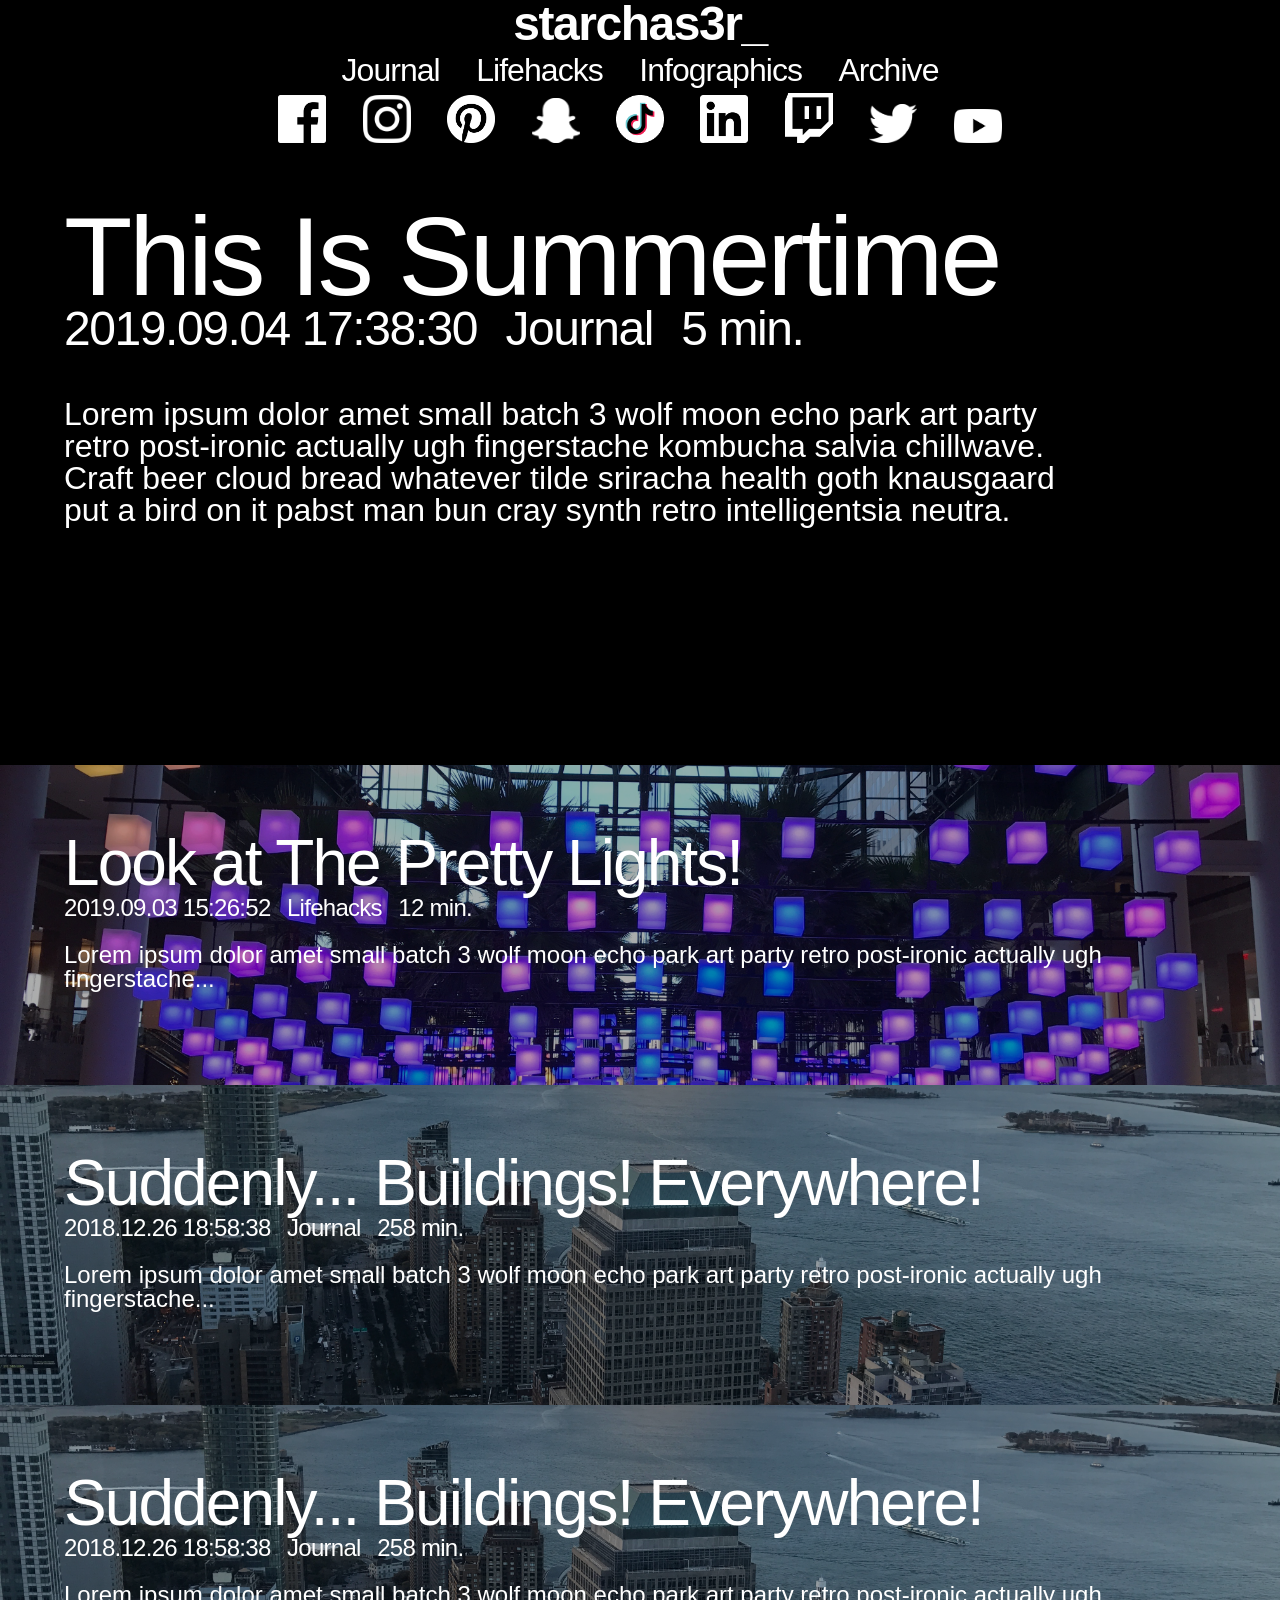
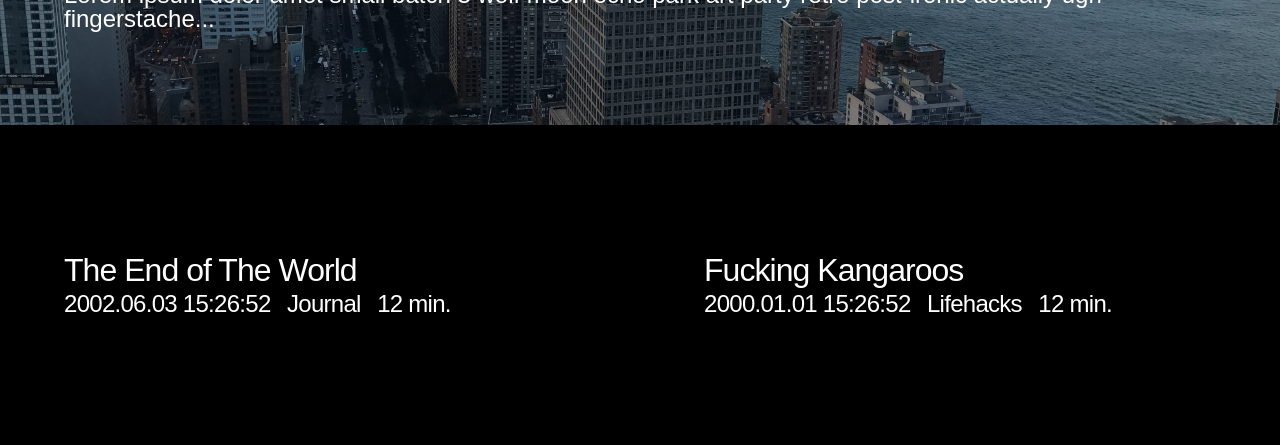
==== index.html @ d90aa894 "Creating demo files for now while I fine-tune the CSS" ====
<!doctype html>
<html lang="en">
  <head>
    <meta charset="utf-8">
    <meta name="viewport" content="width=device-width, initial-scale=1.0, viewport-fit=cover">
    <link rel="stylesheet" type="text/css" href="css/starchas3r_.css">
    <link rel="stylesheet" type="text/css" href="css/starchas3r_homepage.css">
    <link rel="stylesheet" type="text/css" href="css/starchas3r_nav.css">
    <title>starchas3r_</title>
  </head>
  <body>
    <header>
      <div id="logo">
        <h1>
          starchas3r_
        </h1>
      </div>
      <div id="container-nav-desktop">
        <nav id="nav-desktop">
          <ul id="nav-desktop-categories">
            <li>
              <a href="#">
                Journal
              </a>
            </li>
            <li>
              <a href="#">
                Lifehacks
              </a>
            </li>
            <li>
              <a href="#">
                Infographics
              </a>
            </li>
            <li>
              <a href="#">
                Archive
              </a>
            </li>
          </ul>
          <ul id="nav-desktop-social">
            <li>
              <a href="#">
                <img src="images/icons-social/white/social-logos-white-fb.png" border="0" title="Facebook" />
              </a>              
            </li>
            <li>
              <a href="#">
                <img src="images/icons-social/white/social-logos-white-ig.png" border="0" title="Instagram" />
              </a>              
            </li>
            <li>
              <a href="#">
                <img src="images/icons-social/white/social-logos-white-pn.png" border="0" title="Pinterest" />
              </a>              
            </li>
            <li>
              <a href="#">
                <img src="images/icons-social/white/social-logos-white-sc.png" border="0" title="Snapchat" />
              </a>              
            </li>
            <li>
              <a href="#">
                <img src="images/icons-social/white/social-logos-white-tk.png" border="0" title="Tik Tok" />
              </a>              
            </li>
            <li>
              <a href="#">
                <img src="images/icons-social/white/social-logos-white-li.png" border="0" title="LinkedIn" />
              </a>              
            </li>
            <li>
              <a href="#">
                <img src="images/icons-social/white/social-logos-white-twitch.png" border="0" title="Twitch" />
              </a>              
            </li>
            <li>
              <a href="#">
                <img src="images/icons-social/white/social-logos-white-twitter.png" border="0" title="Twitter" />
              </a>              
            </li>
            <li>
              <a href="#">
                <img src="images/icons-social/white/social-logos-white-yt.png" border="0" title="YouTube" />
              </a>              
            </li>
          </ul>
        </nav>
      </div>
      <div id="container-nav-mobile">
        <div id="nav-icon">
          <a href="#">
            <img src="images/icon-mobile-nav-white.png" border="0" />
          </a>
        </div>
        <nav id="nav-mobile">
          <ul id="nav-mobile-categories">
            <li>
              <a href="#">
                Journal
              </a>
            </li>
            <li>
              <a href="#">
                Lifehacks
              </a>
            </li>
            <li>
              <a href="#">
                Infographics
              </a>
            </li>
            <li>
              <a href="#">
                Archive
              </a>
            </li>
          </ul>
          <ul id="nav-mobile-social">
            <li>
              <a href="#">
                <img src="images/icons-social/black/social-logos-black-fb.png" border="0" title="Facebook" />
              </a>              
            </li>
            <li>
              <a href="#">
                <img src="images/icons-social/black/social-logos-black-ig.png" border="0" title="Instagram" />
              </a>              
            </li>
            <li>
              <a href="#">
                <img src="images/icons-social/black/social-logos-black-pn.png" border="0" title="Pinterest" />
              </a>              
            </li>
            <li>
              <a href="#">
                <img src="images/icons-social/black/social-logos-black-sc.png" border="0" title="Snapchat" />
              </a>              
            </li>
            <li>
              <a href="#">
                <img src="images/icons-social/black/social-logos-black-tk.png" border="0" title="Tik Tok" />
              </a>              
            </li>
            <li>
              <a href="#">
                <img src="images/icons-social/black/social-logos-black-li.png" border="0" title="LinkedIn" />
              </a>              
            </li>
            <li>
              <a href="#">
                <img src="images/icons-social/black/social-logos-black-twitch.png" border="0" title="Twitch" />
              </a>              
            </li>
            <li>
              <a href="#">
                <img src="images/icons-social/black/social-logos-black-twitter.png" border="0" title="Twitter" />
              </a>              
            </li>
            <li>
              <a href="#">
                <img src="images/icons-social/black/social-logos-black-yt.png" border="0" title="YouTube" />
              </a>              
            </li>
          </ul>
        </nav>
      </div>
    </header>
    <div id="container">
      <section id="001" class="article article-primary" style="background-image: url('images/20160622-playlist-00-featured.gif');">
        <div class="bg-screen">
        </div>
        <div class="article-content">
          <h1>
            This Is Summertime
          </h1>
          <div class="article-data">
            <h2>
              2019.09.04 17:38:30
            </h2>
            <h2>
              Journal
            </h2>
            <h2>
              5 min.
            </h2>
          </div>
          <div class="excerpt">
            <p>
              Lorem ipsum dolor amet small batch 3 wolf moon echo park art party retro post-ironic actually ugh fingerstache kombucha salvia chillwave. Craft beer cloud bread whatever tilde sriracha health goth knausgaard put a bird on it pabst man bun cray synth retro intelligentsia neutra.
            </p>
          </div>
        </div>
      </section>
      <div id="metasec-secondary">
        <section id="002" class="article article-secondary" style="background-image: url('images/File_000.jpeg');">
          <div class="bg-screen">
          </div>
          <div class="article-content">
            <h1>
              Look at The Pretty Lights!
            </h1>
            <div class="article-data">
              <h2>
                2019.09.03 15:26:52
              </h2>
              <h2>
                Lifehacks
              </h2>
              <h2>
                12 min.
              </h2>
            </div>
            <div class="excerpt">
              <p>
                Lorem ipsum dolor amet small batch 3 wolf moon echo park art party retro post-ironic actually ugh fingerstache<span class="excerpt-ellipses">...</span><span class="excerpt-desktop"> kombucha salvia chillwave. Craft beer cloud bread whatever tilde sriracha health goth knausgaard put a bird on it pabst man bun cray synth retro intelligentsia neutra.</span>
                <!-- Note to self. Server side code should truncate at 110 characters and add ellipses -->
              </p>
            </div>
          </div>
        </section>
        <section id="003" class="article article-secondary" style="background-image: url('images/IMG_0143.JPG');">
          <div class="bg-screen">
          </div>
          <div class="article-content">
            <h1>
              Suddenly... Buildings! Everywhere!
            </h1>
            <div class="article-data">
              <h2>
                2018.12.26 18:58:38
              </h2>
              <h2>
                Journal
              </h2>
              <h2>
                258 min.
              </h2>
            </div>
            <div class="excerpt">
              <p>
                Lorem ipsum dolor amet small batch 3 wolf moon echo park art party retro post-ironic actually ugh fingerstache<span class="excerpt-ellipses">...</span><span class="excerpt-desktop"> kombucha salvia chillwave. Craft beer cloud bread whatever tilde sriracha health goth knausgaard put a bird on it pabst man bun cray synth retro intelligentsia neutra.</span>
                <!-- Note to self. Server side code should truncate at 110 characters and add ellipses -->
              </p>
            </div>
          </div>
        </section>
        <section id="004" class="article article-secondary" style="background-image: url('images/IMG_0143.JPG');">
          <div class="bg-screen">
          </div>
          <div class="article-content">
            <h1>
              Suddenly... Buildings! Everywhere!
            </h1>
            <div class="article-data">
              <h2>
                2018.12.26 18:58:38
              </h2>
              <h2>
                Journal
              </h2>
              <h2>
                258 min.
              </h2>
            </div>
            <div class="excerpt">
              <p>
                Lorem ipsum dolor amet small batch 3 wolf moon echo park art party retro post-ironic actually ugh fingerstache<span class="excerpt-ellipses">...</span><span class="excerpt-desktop"> kombucha salvia chillwave. Craft beer cloud bread whatever tilde sriracha health goth knausgaard put a bird on it pabst man bun cray synth retro intelligentsia neutra.</span>
                <!-- Note to self. Server side code should truncate at 110 characters and add ellipses -->
              </p>
            </div>
          </div>
        </section>
      </div>
      <div id="metasec-tertiary">
        <section id="005" class="article article-tertiary" style="background-image: url('images/20020621-00-featured.jpg');">
          <div class="bg-screen">
          </div>
          <div class="article-content">
            <h1>
              The End of The World
            </h1>
            <div class="article-data">
              <h2>
                2002.06.03 15:26:52
              </h2>
              <h2>
                Journal
              </h2>
              <h2>
                12 min.
              </h2>
            </div>
            <div class="excerpt">
              <p>
                Lorem ipsum dolor amet small batch 3 wolf moon echo park art party retro post-ironic actually ugh fingerstache kombucha salvia chillwave. Craft beer cloud bread whatever tilde sriracha health goth knausgaard put a bird on it pabst man bun cray synth retro intelligentsia neutra.
              </p>
            </div>
          </div>
        </section>
        <section id="006" class="article article-tertiary" style="background-image: url('images/nature-1.gif');">
          <div class="bg-screen">
          </div>
          <div class="article-content">
            <h1>
              Fucking Kangaroos
            </h1>
            <div class="article-data">
              <h2>
                2000.01.01 15:26:52
              </h2>
              <h2>
                Lifehacks
              </h2>
              <h2>
                12 min.
              </h2>
            </div>
            <div class="excerpt">
              <p>
                Lorem ipsum dolor amet small batch 3 wolf moon echo park art party retro post-ironic actually ugh fingerstache kombucha salvia chillwave. Craft beer cloud bread whatever tilde sriracha health goth knausgaard put a bird on it pabst man bun cray synth retro intelligentsia neutra.
              </p>
            </div>
          </div>
        </section>
      </div>
    </div>
    <script src="js/mobileNav.js"></script>
    <script src="js/typeKit.js"></script>
  </body>
</html>
---- css/starchas3r_.css ----
body, html {
	font-size: 100%;
	width: 100vw;
	margin: 0;
}

#logo h1, #nav-icon {
	font-family: din-2014, futura, 'helvetica neue', helvetica, sans-serif;
	font-weight: 700;
}

a, a:hover, a:visited {
	color: inherit;
	text-decoration: none;
}
---- css/starchas3r_homepage.css ----
/* START Mobile */
/* START Font Stacks */

h1, h2, h3, h4, h5, h6, nav ul li {
	font-family: 'din-2014', futura-pt, 'helvetica neue', helvetica, arial sans-serif;
}

body, .article-data h2 {
	font-family: acumin-pro, pragmatica, helvetica, 'helvetica neue', arial, sans-serif;
}
/* END Font Stacks */
/* START Tags */
body {
	background-color: black;
	color: white;
}

h1, h2, h3, h4, h5, h6, nav ul li {
	font-weight: 200;
	line-height: 0.9em;
	margin: 0;
	padding: 0;
	letter-spacing: -0.03em;
}

p {
	font-size: 1rem;
	line-height: 1em;
}
/* END Tags */
/* START General */
.article {
    background-position: center;
    background-size: cover;
    position: relative;
}

.bg-screen {
	position: absolute;
	background-color: rgba(0,0,0,0.3);
	z-index: 90;
}

.article, .bg-screen {
	width: 100vw;
}

.article-content {
    position: absolute;
    top: 50%;
    width: 90vw;
    left: 5vw;
    transform: translateY(-50%);
    z-index: 99;
}

.article-data {
    margin: 0.25em 0 1em 0;
    line-height: 1em;
}

.article-data h2 {
    display: inline-block;
    margin-right: 0.5em;
    font-weight: 400;
 }

.excerpt p {
	font-weight: 200;
}

.excerpt-ellipses {
	display: initial;
}

.excerpt-desktop {
	display: none;
}
/* END General */
/* START Logo */
#logo {
	position: fixed;
	width: 100vw;
	text-align: center;
	z-index: 100;
}

#logo h1 {
	font-size: 2rem;
	line-height: 1em;
}
/* END Logo */
/* START Primary, Secondary Articles */
.article-primary,.article-primary .bg-screen, .article-secondary,.article-secondary .bg-screen {
    height: 100vh;
    min-height: 300px;
}

.article-primary h1, .article-secondary h1 {
	font-size: 3.25rem;
}

.article-primary h2, .article-secondary h2 {
	font-size: 1.75rem;
}

.article-primary p, .article-secondary p {
	font-size: 1.25rem;
}
/* END Primary, Secondary Articles */
/* START Tertiary Articles */
.article-tertiary, .article-tertiary .bg-screen {
    height: 20vh;
    min-height: 150px;
}

.article-tertiary {	
    background-position: bottom center;
}


.article-tertiary h1 {
	font-size: 2rem;
}

.article-tertiary h2 {
	font-size: 1rem;
}

.article-tertiary .article-content .excerpt {
	display: none;
}
/* END Tertiary Articles */
/* END Mobile */

/* START Micro Mobile */
@media (max-width: 320px), (max-height: 320px){
	/* START Primary, Secondary Articles */
	.article-primary, .article-primary .bg-screen, .article-secondary, .article-secondary .bg-screen {
		height: 100vh;
		min-height: 360px;
	}

	.article-primary h1, .article-secondary h1 {
	    font-size: 2.5rem;
	}

	.article-primary h2, .article-secondary h2 {
	    font-size: 1.25rem;
	}

	.article-primary p, .article-secondary p {
		font-size: 1rem;
	}
	/*END Primary, Secondary Articles */
	/* START Tertiary Articles */
	.article-tertiary, .article-tertiary .bg-screen {
		height: 30vh;
	}

	.article-tertiary h1 {
		font-size: 2rem;
	}

	.article-tertiary h2 {
		font-size: 1rem;
	}
	/* END Tertiary Articles */
}
/* END Micro Mobile */
/* START Tablet */
@media (min-width: 768px){
	/* START General */
	.article-data h2 {
		font-size: 2rem;
	}

	.excerpt p {
		font-size: 1.5rem;
	}
	/* END General */
	/* START Logo */
	#logo h1 {
		font-size: 2.5rem;
	}
	/* END Logo */
	/* START Primary Article */
	.article-primary, .article-primary .bg-screen {
		height: 65vh;
		min-height: 620px;
	}

	.article-primary .article-content h1 {
		font-size: 5.5rem;
	}
	/* END Primary Article */
	/* START Secondary Articles */
	.article-secondary .article-content h1 {
		font-size: 4rem;
	}

	.article-secondary .article-data h2 {
		font-size: 1.5rem;
	}

	#metasec-secondary {
		display: flex;
		flex-direction: column;
		justify-content: center;
	}

	.article-secondary, .article-secondary .bg-screen {
		width: 100vw;
		height: 35vh;
		min-height: 320px;
	}

	.article-secondary .article-content {
		width: 90vw;
		left: 5vw;
		text-align: left;
	}
	/* END Secondary Articles */
	/* START Tertiary Articles */
	.article-tertiary .article-content h1 {
		font-size: 1.25rem;
	}

	#metasec-tertiary {
		display: flex;
		flex-direction: row;
		justify-content: center;
		flex-wrap: wrap;
	}

	.article-tertiary, .article-tertiary .bg-screen {
		width: 50vw;
		min-height: 320px;
	}

	.article-tertiary .article-content {
		width: 40vw;
	}

	.article-tertiary .article-content h1 {
		font-size: 2rem;
	}

	.article-tertiary .article-data {
		margin: 0.5em 0 0 0;
	}

	.article-tertiary .article-data h2 {
		font-size: 1.5rem;
	}
	/* END Tertiary Articles */
}
/* END Tablet */
/* START Tablet Landscape */
@media (min-width: 1024px){

}

/* END Tablet Landscape */
/* START Computer */
@media (min-width: 1200px){
	/* START Logo */
	#logo h1 {
	    font-size: 3rem;
	}
	/* END Logo */

	/* START Primary Article */
	.article-primary, .article-primary .bg-screen {
	    height: 85vh;
	}

	.article-primary .article-content {
		width: 80vw;
	}

	.article-primary .article-content h1 {
	    font-size: 7rem;
	}

	.article-data h2 {
	    font-size: 3rem;
	}

	.article-primary .article-data {
	    margin: 0 0 3em 0;
	}

	.article-primary p {
		font-size: 2rem;
	}
	/* END Primary Article */
}

/* END Computer */
---- css/starchas3r_nav.css ----
body {
	left: 0;
}

#container-nav-mobile {
    display: initial;
    position: fixed;
    left: -80vw;
    z-index: 200;
    text-align: center;
    transition: 0.25s ease-out;
}

#nav-mobile {
    position: absolute;
    top: 0;
    display: inline-block;
    width: 80vw;
    background-color: white;
    height: 100vh;
    left: 0;
    z-index: 210;
    color: black;
}

#nav-mobile ul {
    position: relative;
    display: flex;
    list-style-type: none;
    flex-direction: row;
    justify-content: center;
    margin: 0;
    padding: 0;
    flex-wrap: wrap;
    top: 1em;
}

#nav-mobile ul li {
    font-size: 1.25rem;
    width: 40vw;
    text-align: center;
    margin: 1em 0;
}

#container-nav-desktop {
	display: none;
}

#nav-icon {
    display: inline-block;
    position: fixed;
    left: 6vw;
    font-size: 2rem;
    line-height: 1em;
    z-index: 201;
}

#nav-icon img {
    width: 1.5rem;
    height: auto;
    line-height: 1em;
}

#nav-mobile-social img {
    height: auto;
    width: 3em;
}

#nav-desktop-social li img {
    height: auto;
    width: 1.5em;
}

#nav-desktop {
    z-index: 110;
    top: 2.5em;
}

#container-nav-desktop nav {
    position: fixed;
    display: block;
    width: 100vw;
    text-align: center;
}

#container-nav-desktop nav ul {
    margin: 0.5em 0;
    padding: 0;
}

#container-nav-desktop nav ul li {
	display: inline-block;
	margin: 0 0.5em;
	font-size: 1.5rem;
}

@media (min-width: 420px) and (min-height: 420px) {
	#container-nav-desktop {
		display: initial;
	}

	#container-nav-mobile {
		display: none;
	}

}

/* START Computer */
@media (min-width: 1200px){
	#nav-desktop {
	    top: 3em;
	}
	#container-nav-desktop nav ul li {
		font-size: 2rem;
	}
}

/* END Computer */
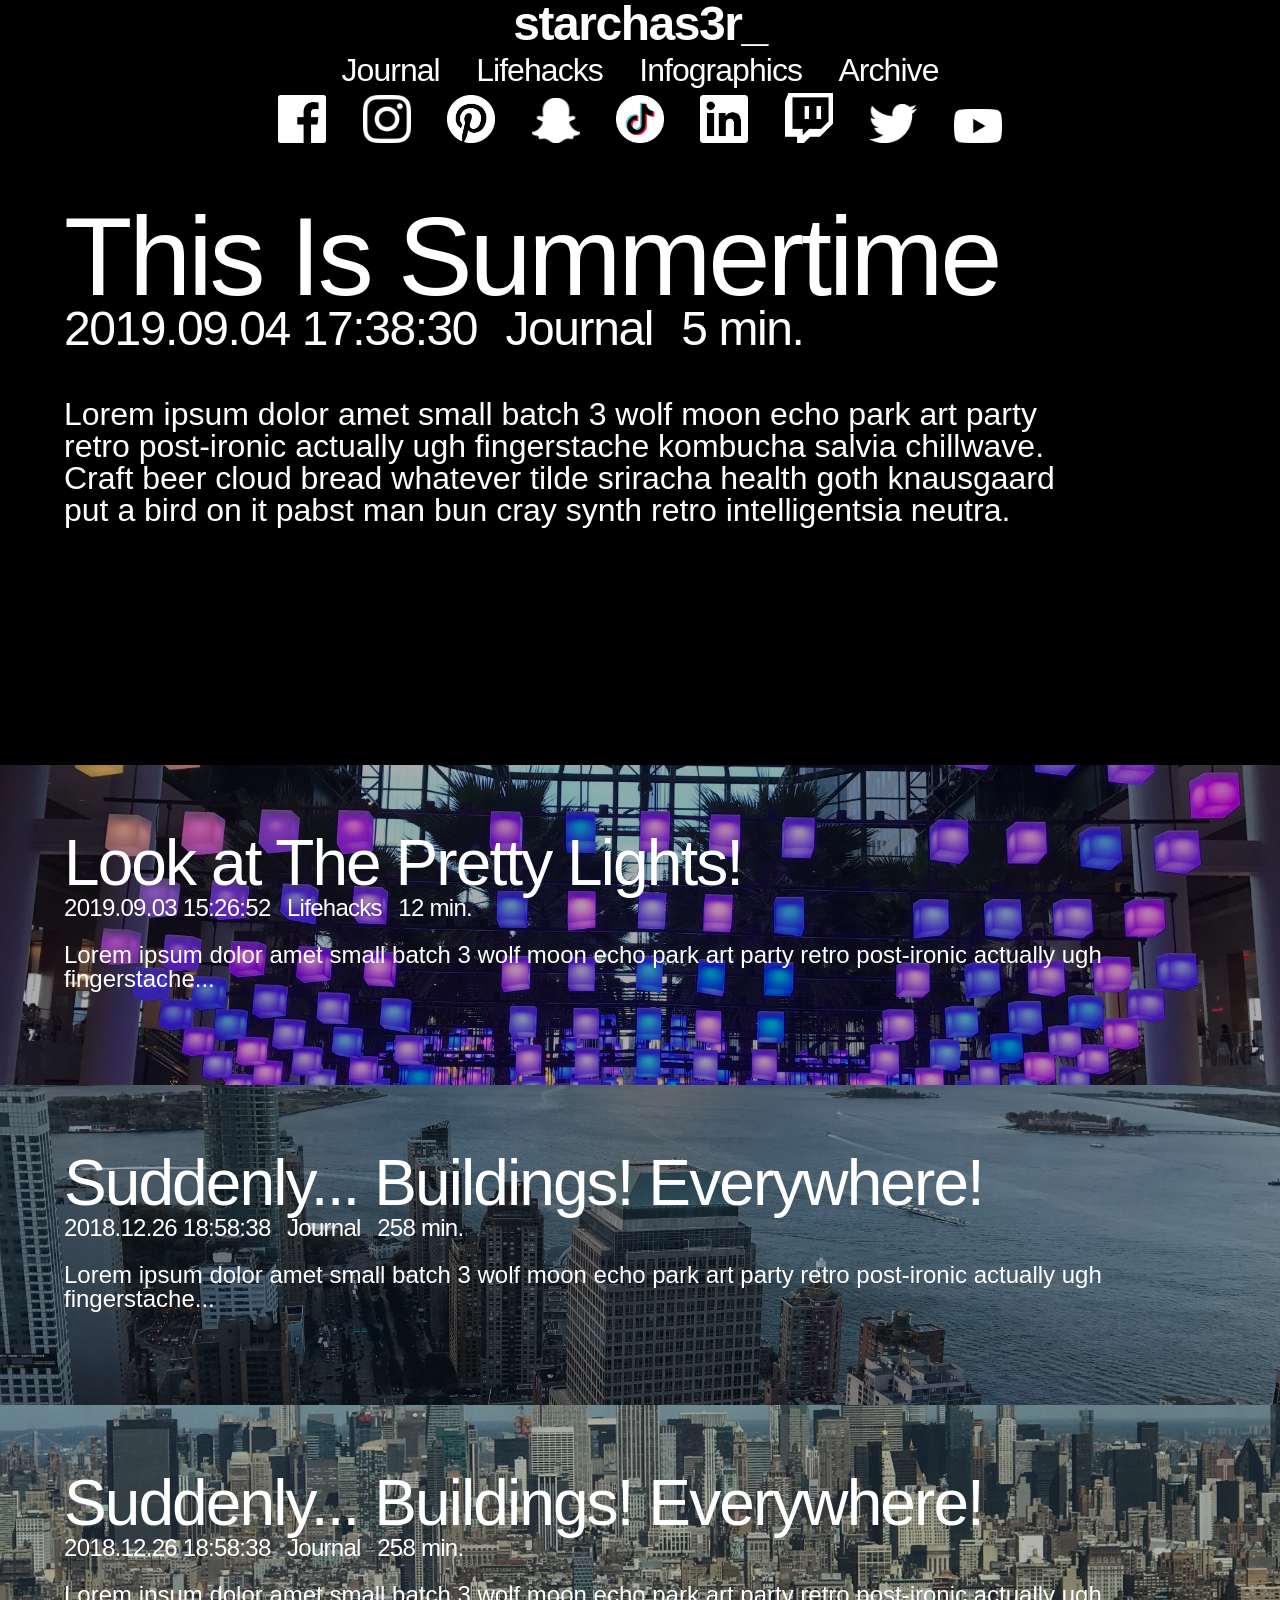
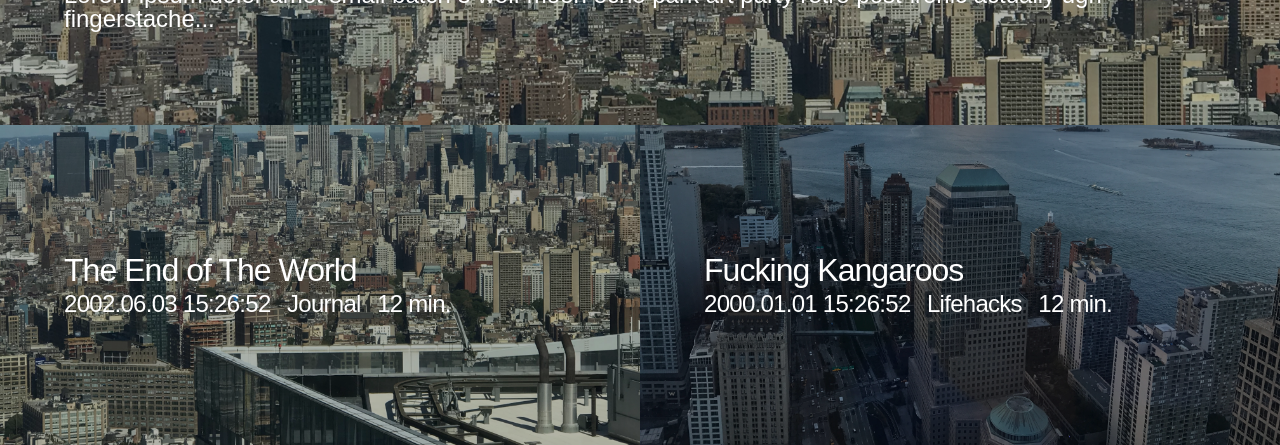
==== commit 9689c0d8: "Creating demo files for now while I fine-tune the CSS" ====
--- a/index.html
+++ b/index.html
@@ -246,7 +246,7 @@
             </div>
           </div>
         </section>
-        <section id="004" class="article article-secondary" style="background-image: url('images/IMG_0143.JPG');">
+        <section id="004" class="article article-secondary" style="background-image: url('images/IMG_1589.JPG');">
           <div class="bg-screen">
           </div>
           <div class="article-content">
@@ -274,7 +274,7 @@
         </section>
       </div>
       <div id="metasec-tertiary">
-        <section id="005" class="article article-tertiary" style="background-image: url('images/20020621-00-featured.jpg');">
+        <section id="005" class="article article-tertiary" style="background-image: url('images/IMG_1589.JPG');">
           <div class="bg-screen">
           </div>
           <div class="article-content">
@@ -299,7 +299,7 @@
             </div>
           </div>
         </section>
-        <section id="006" class="article article-tertiary" style="background-image: url('images/nature-1.gif');">
+        <section id="006" class="article article-tertiary" style="background-image: url('images/IMG_0143.JPG');">
           <div class="bg-screen">
           </div>
           <div class="article-content">
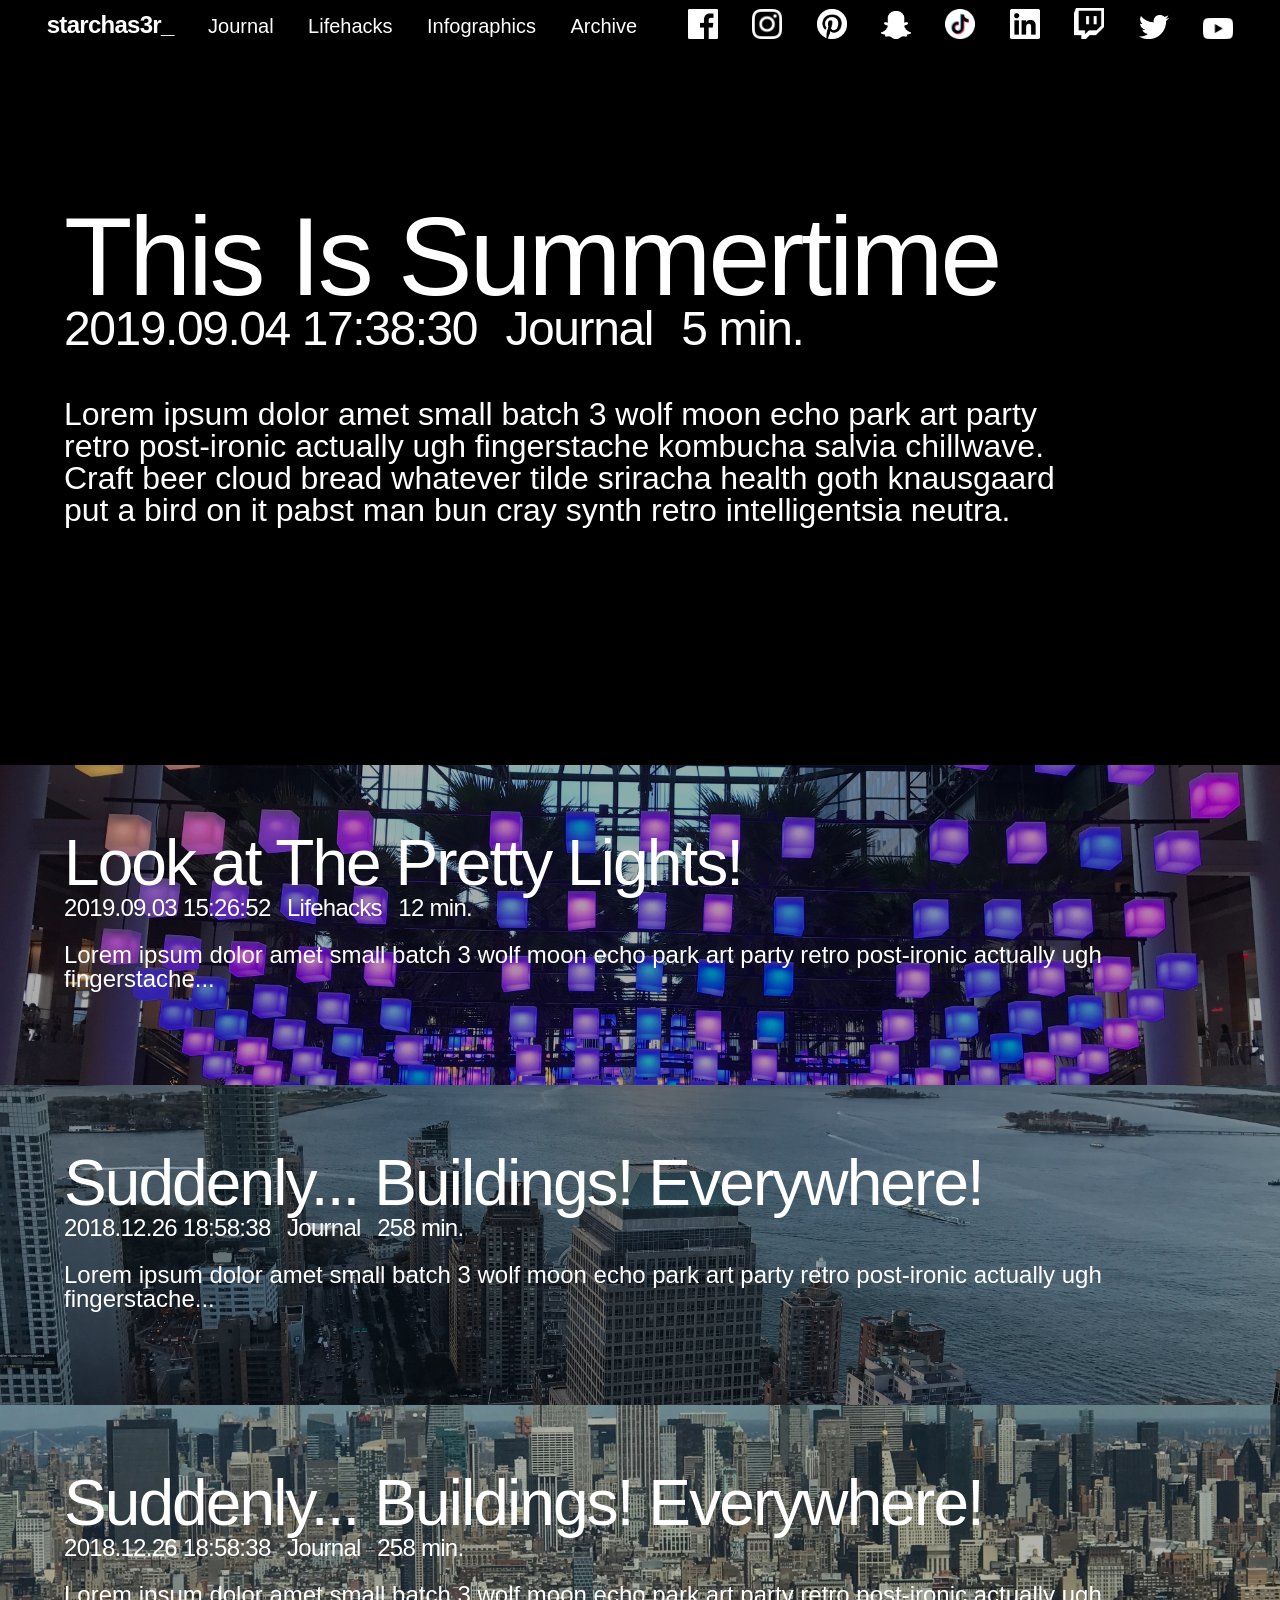
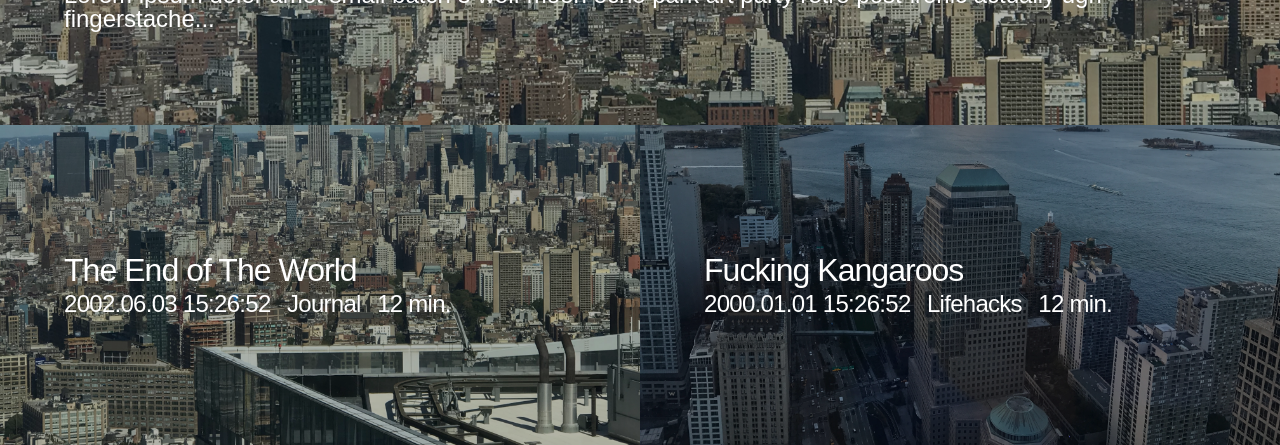
==== commit b302b196: "Improved desktop nav experience" ====
--- a/index.html
+++ b/index.html
@@ -10,14 +10,18 @@
   </head>
   <body>
     <header>
-      <div id="logo">
-        <h1>
-          starchas3r_
-        </h1>
-      </div>
       <div id="container-nav-desktop">
         <nav id="nav-desktop">
           <ul id="nav-desktop-categories">
+            <li>
+              <a href="#">
+                <div id="logo">
+                  <h1>
+                    starchas3r_
+                  </h1>
+                </div>
+              </a>
+            </li>
             <li>
               <a href="#">
                 Journal
@@ -93,6 +97,11 @@
           <a href="#">
             <img src="images/icon-mobile-nav-white.png" border="0" />
           </a>
+        </div>
+        <div id="logo">
+          <h1>
+            starchas3r_
+          </h1>
         </div>
         <nav id="nav-mobile">
           <ul id="nav-mobile-categories">
@@ -327,6 +336,6 @@
       </div>
     </div>
     <script src="js/mobileNav.js"></script>
-    <script src="js/typeKit.js"></script>
+    <script src="js/typekit-dev.js"></script>
   </body>
 </html>
--- a/css/starchas3r_homepage.css
+++ b/css/starchas3r_homepage.css
@@ -1,13 +1,14 @@
 /* START Mobile */
 /* START Font Stacks */
 
-h1, h2, h3, h4, h5, h6, nav ul li {
+h1, h2, h3, h4, h5, h6 {
 	font-family: 'din-2014', futura-pt, 'helvetica neue', helvetica, arial sans-serif;
 }
 
-body, .article-data h2 {
+body, .article-data h2, nav ul li {
 	font-family: acumin-pro, pragmatica, helvetica, 'helvetica neue', arial, sans-serif;
 }
+
 /* END Font Stacks */
 /* START Tags */
 body {
@@ -77,19 +78,6 @@
 	display: none;
 }
 /* END General */
-/* START Logo */
-#logo {
-	position: fixed;
-	width: 100vw;
-	text-align: center;
-	z-index: 100;
-}
-
-#logo h1 {
-	font-size: 2rem;
-	line-height: 1em;
-}
-/* END Logo */
 /* START Primary, Secondary Articles */
 .article-primary,.article-primary .bg-screen, .article-secondary,.article-secondary .bg-screen {
     height: 100vh;
@@ -179,11 +167,6 @@
 		font-size: 1.5rem;
 	}
 	/* END General */
-	/* START Logo */
-	#logo h1 {
-		font-size: 2.5rem;
-	}
-	/* END Logo */
 	/* START Primary Article */
 	.article-primary, .article-primary .bg-screen {
 		height: 65vh;
@@ -264,12 +247,6 @@
 /* END Tablet Landscape */
 /* START Computer */
 @media (min-width: 1200px){
-	/* START Logo */
-	#logo h1 {
-	    font-size: 3rem;
-	}
-	/* END Logo */
-
 	/* START Primary Article */
 	.article-primary, .article-primary .bg-screen {
 	    height: 85vh;
@@ -296,5 +273,4 @@
 	}
 	/* END Primary Article */
 }
-
 /* END Computer */
--- a/css/starchas3r_nav.css
+++ b/css/starchas3r_nav.css
@@ -1,21 +1,26 @@
+body, html {
+	overflow: initial;
+}
+
 body {
 	left: 0;
 }
 
 #container-nav-mobile {
+	top: 0;
     display: initial;
     position: fixed;
     left: -80vw;
     z-index: 200;
     text-align: center;
-    transition: 0.25s ease-out;
+    transition: 0.1s;
 }
 
 #nav-mobile {
     position: absolute;
     top: 0;
     display: inline-block;
-    width: 80vw;
+    width: 65vw;
     background-color: white;
     height: 100vh;
     left: 0;
@@ -35,11 +40,37 @@
     top: 1em;
 }
 
+#nav-mobile ul#nav-mobile-categories {
+    justify-content: left;
+}
+
 #nav-mobile ul li {
     font-size: 1.25rem;
-    width: 40vw;
+    width: 32.5vw;
     text-align: center;
     margin: 1em 0;
+}
+
+#nav-mobile ul#nav-mobile-categories li {
+    font-size: 1rem;
+    width: 100%;
+    text-align: left;
+    margin: 0;
+    border-top: 1px solid #e0e0e0;
+    padding: 0.75em 1em;
+}
+
+#container-nav-mobile #logo {
+    z-index: 110;
+    position: fixed;
+    top: 0;
+    left: 50vw;
+    transform: translateX(-50%);
+}
+
+#container-nav-mobile #logo h1 {
+    font-size: 2rem;
+    line-height: 1em;
 }
 
 #container-nav-desktop {
@@ -73,10 +104,10 @@
 
 #nav-desktop {
     z-index: 110;
-    top: 2.5em;
 }
 
 #container-nav-desktop nav {
+    background-color: rgba(0,0,0,0.75);
     position: fixed;
     display: block;
     width: 100vw;
@@ -84,35 +115,60 @@
 }
 
 #container-nav-desktop nav ul {
-    margin: 0.5em 0;
+    margin: 0.5em;
     padding: 0;
+    display: inline-block;
+    vertical-align: middle;
 }
 
 #container-nav-desktop nav ul li {
 	display: inline-block;
-	margin: 0 0.5em;
+	margin: 0 0.75em;
+	font-size: 1.25rem;
+    letter-spacing: 0;
+}
+
+#nav-desktop #logo h1 {
 	font-size: 1.5rem;
 }
 
+/* START Landscape */
+@media (max-height: 420px) {
+	#nav-mobile {
+		width: 50vw;
+	}
+
+	#nav-mobile ul li {
+		width: 10vw;
+	}
+
+	#nav-mobile-social img {
+	    width: 2em;
+	}
+}
+/* END Landscape */
+
+/* START Micro Landscape */
+@media (max-height: 320px) {
+	#nav-mobile ul li {
+		width: 12vw;
+	}
+
+	#nav-mobile ul#nav-mobile-categories li {
+		font-size: 0.75rem;
+	}
+}
+/* END Micro Landscape */
+
+/* START Tablet and Above */
 @media (min-width: 420px) and (min-height: 420px) {
 	#container-nav-desktop {
 		display: initial;
 	}
 
 	#container-nav-mobile {
-		display: none;
+		display: none !important;
 	}
 
 }
-
-/* START Computer */
-@media (min-width: 1200px){
-	#nav-desktop {
-	    top: 3em;
-	}
-	#container-nav-desktop nav ul li {
-		font-size: 2rem;
-	}
-}
-
-/* END Computer */+/* END Tablet and Above */
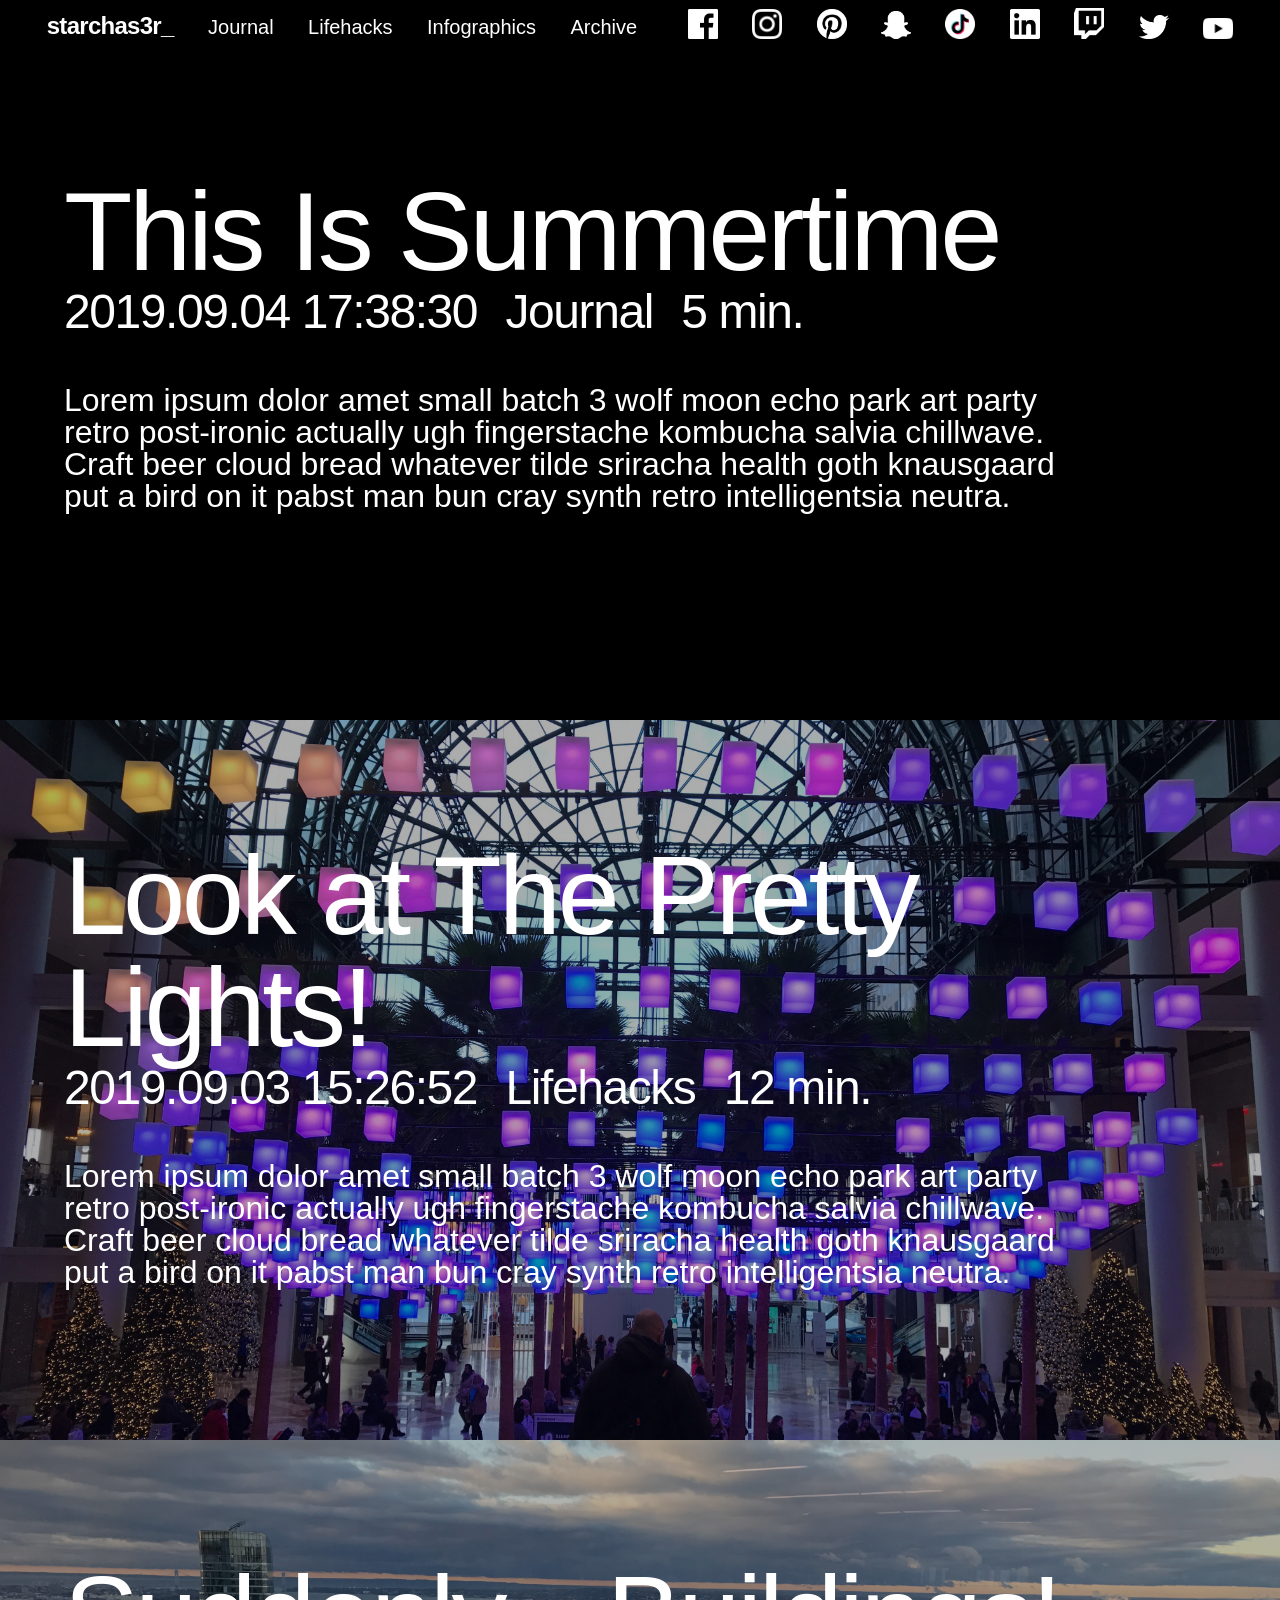
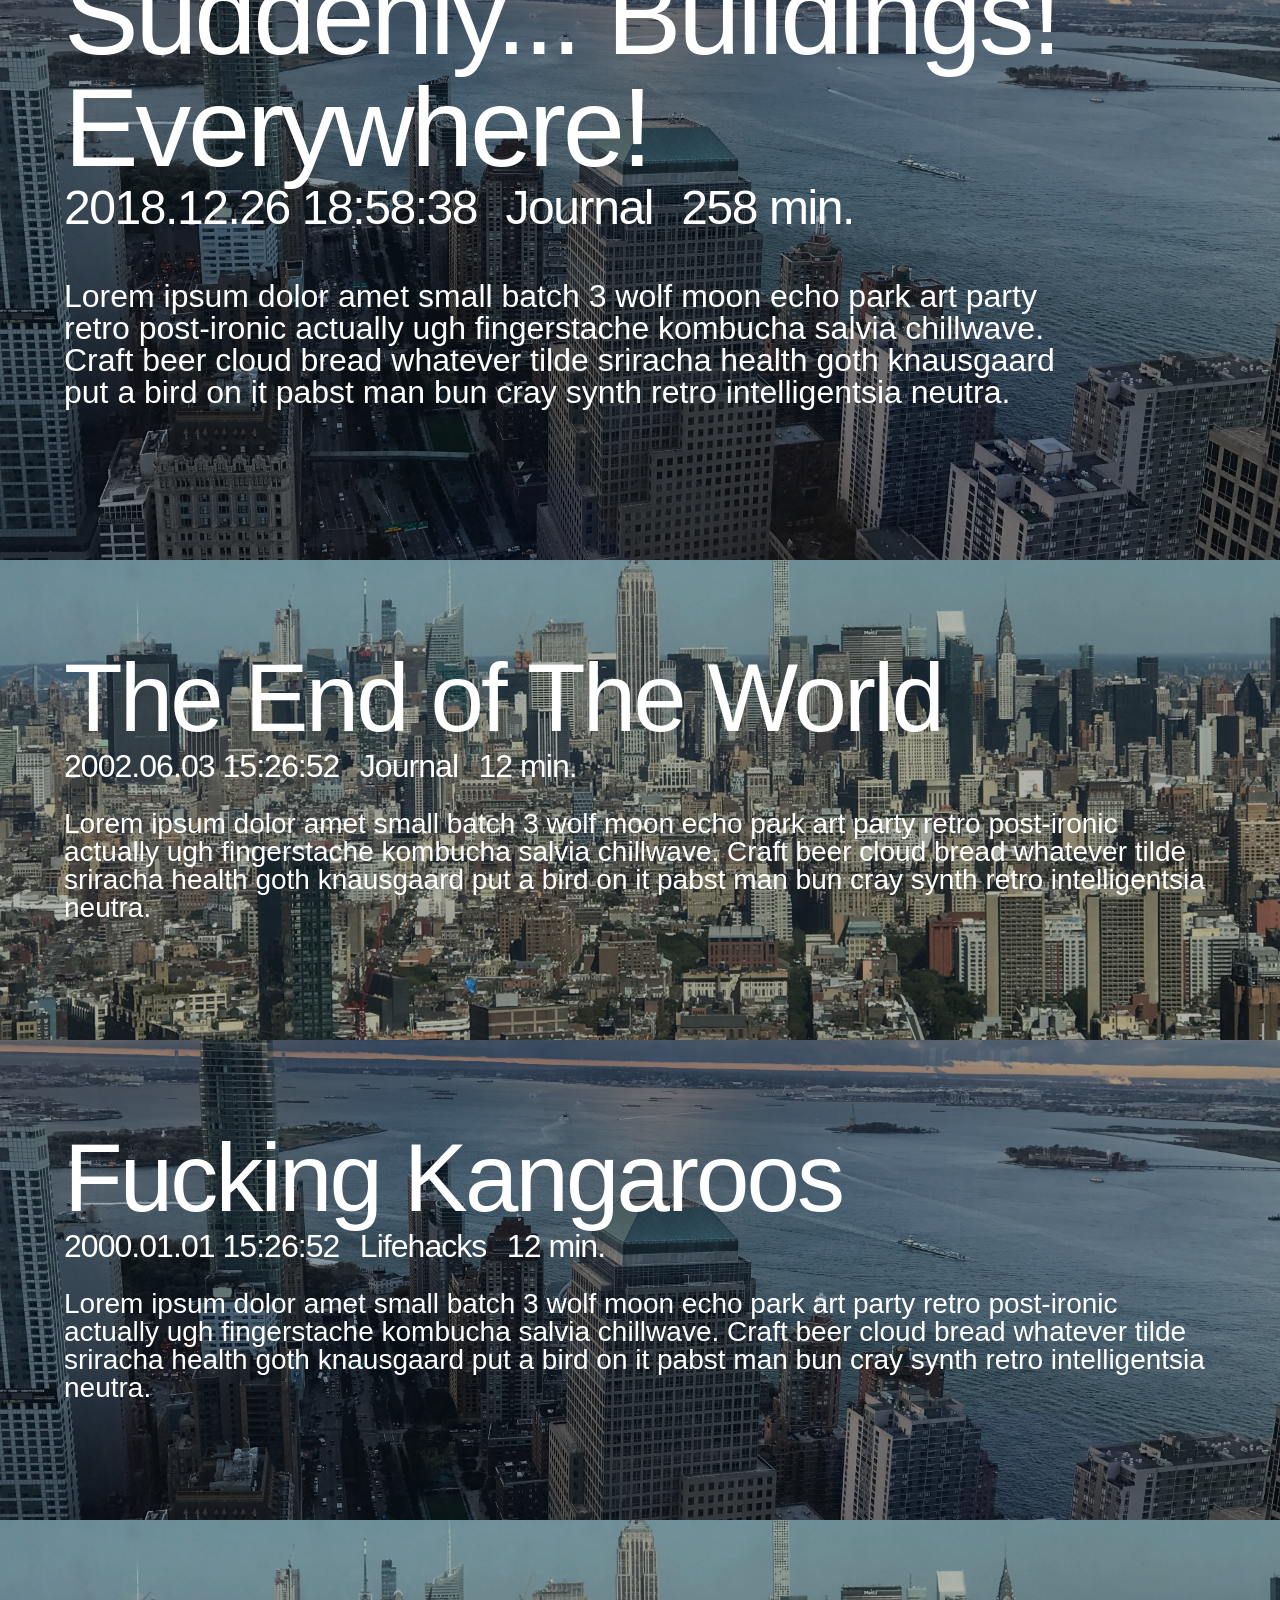
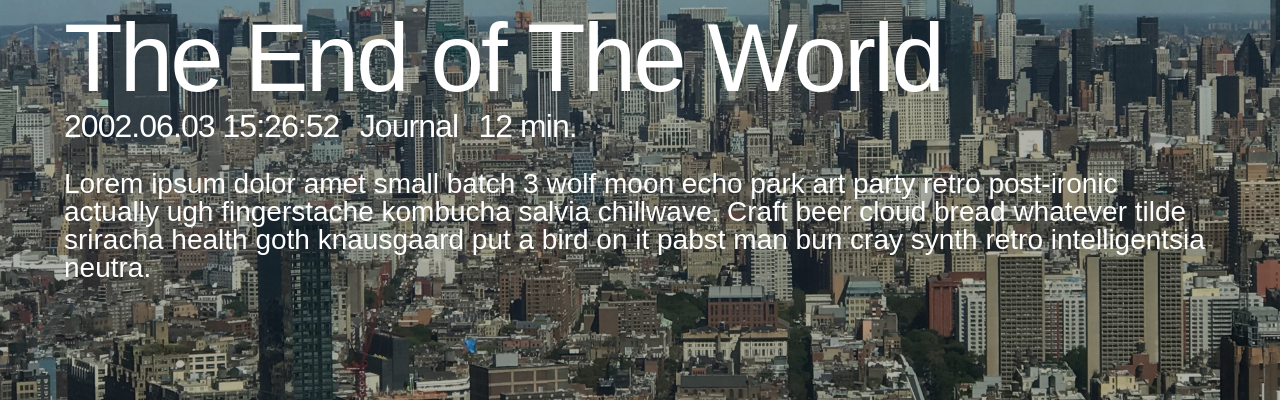
==== commit 0d7c6d62: "A little fine-tuning to the homepage CSS." ====
--- a/index.html
+++ b/index.html
@@ -202,88 +202,58 @@
           </div>
         </div>
       </section>
+      <section id="002" class="article article-primary" style="background-image: url('images/File_000.jpeg');">
+        <div class="bg-screen">
+        </div>
+        <div class="article-content">
+          <h1>
+            Look at The Pretty Lights!
+          </h1>
+          <div class="article-data">
+            <h2>
+              2019.09.03 15:26:52
+            </h2>
+            <h2>
+              Lifehacks
+            </h2>
+            <h2>
+              12 min.
+            </h2>
+          </div>
+          <div class="excerpt">
+            <p>
+              Lorem ipsum dolor amet small batch 3 wolf moon echo park art party retro post-ironic actually ugh fingerstache kombucha salvia chillwave. Craft beer cloud bread whatever tilde sriracha health goth knausgaard put a bird on it pabst man bun cray synth retro intelligentsia neutra.
+            </p>
+          </div>
+        </div>
+      </section>
+      <section id="003" class="article article-primary" style="background-image: url('images/IMG_0143.JPG');">
+        <div class="bg-screen">
+        </div>
+        <div class="article-content">
+          <h1>
+            Suddenly... Buildings! Everywhere!
+          </h1>
+          <div class="article-data">
+            <h2>
+              2018.12.26 18:58:38
+            </h2>
+            <h2>
+              Journal
+            </h2>
+            <h2>
+              258 min.
+            </h2>
+          </div>
+          <div class="excerpt">
+            <p>
+              Lorem ipsum dolor amet small batch 3 wolf moon echo park art party retro post-ironic actually ugh fingerstache kombucha salvia chillwave. Craft beer cloud bread whatever tilde sriracha health goth knausgaard put a bird on it pabst man bun cray synth retro intelligentsia neutra.
+            </p>
+          </div>
+        </div>
+      </section>
       <div id="metasec-secondary">
-        <section id="002" class="article article-secondary" style="background-image: url('images/File_000.jpeg');">
-          <div class="bg-screen">
-          </div>
-          <div class="article-content">
-            <h1>
-              Look at The Pretty Lights!
-            </h1>
-            <div class="article-data">
-              <h2>
-                2019.09.03 15:26:52
-              </h2>
-              <h2>
-                Lifehacks
-              </h2>
-              <h2>
-                12 min.
-              </h2>
-            </div>
-            <div class="excerpt">
-              <p>
-                Lorem ipsum dolor amet small batch 3 wolf moon echo park art party retro post-ironic actually ugh fingerstache<span class="excerpt-ellipses">...</span><span class="excerpt-desktop"> kombucha salvia chillwave. Craft beer cloud bread whatever tilde sriracha health goth knausgaard put a bird on it pabst man bun cray synth retro intelligentsia neutra.</span>
-                <!-- Note to self. Server side code should truncate at 110 characters and add ellipses -->
-              </p>
-            </div>
-          </div>
-        </section>
-        <section id="003" class="article article-secondary" style="background-image: url('images/IMG_0143.JPG');">
-          <div class="bg-screen">
-          </div>
-          <div class="article-content">
-            <h1>
-              Suddenly... Buildings! Everywhere!
-            </h1>
-            <div class="article-data">
-              <h2>
-                2018.12.26 18:58:38
-              </h2>
-              <h2>
-                Journal
-              </h2>
-              <h2>
-                258 min.
-              </h2>
-            </div>
-            <div class="excerpt">
-              <p>
-                Lorem ipsum dolor amet small batch 3 wolf moon echo park art party retro post-ironic actually ugh fingerstache<span class="excerpt-ellipses">...</span><span class="excerpt-desktop"> kombucha salvia chillwave. Craft beer cloud bread whatever tilde sriracha health goth knausgaard put a bird on it pabst man bun cray synth retro intelligentsia neutra.</span>
-                <!-- Note to self. Server side code should truncate at 110 characters and add ellipses -->
-              </p>
-            </div>
-          </div>
-        </section>
         <section id="004" class="article article-secondary" style="background-image: url('images/IMG_1589.JPG');">
-          <div class="bg-screen">
-          </div>
-          <div class="article-content">
-            <h1>
-              Suddenly... Buildings! Everywhere!
-            </h1>
-            <div class="article-data">
-              <h2>
-                2018.12.26 18:58:38
-              </h2>
-              <h2>
-                Journal
-              </h2>
-              <h2>
-                258 min.
-              </h2>
-            </div>
-            <div class="excerpt">
-              <p>
-                Lorem ipsum dolor amet small batch 3 wolf moon echo park art party retro post-ironic actually ugh fingerstache<span class="excerpt-ellipses">...</span><span class="excerpt-desktop"> kombucha salvia chillwave. Craft beer cloud bread whatever tilde sriracha health goth knausgaard put a bird on it pabst man bun cray synth retro intelligentsia neutra.</span>
-                <!-- Note to self. Server side code should truncate at 110 characters and add ellipses -->
-              </p>
-            </div>
-          </div>
-        </section>
-      </div>
-      <div id="metasec-tertiary">
-        <section id="005" class="article article-tertiary" style="background-image: url('images/IMG_1589.JPG');">
           <div class="bg-screen">
           </div>
           <div class="article-content">
@@ -308,7 +278,7 @@
             </div>
           </div>
         </section>
-        <section id="006" class="article article-tertiary" style="background-image: url('images/IMG_0143.JPG');">
+        <section id="005" class="article article-secondary" style="background-image: url('images/IMG_0143.JPG');">
           <div class="bg-screen">
           </div>
           <div class="article-content">
@@ -321,6 +291,31 @@
               </h2>
               <h2>
                 Lifehacks
+              </h2>
+              <h2>
+                12 min.
+              </h2>
+            </div>
+            <div class="excerpt">
+              <p>
+                Lorem ipsum dolor amet small batch 3 wolf moon echo park art party retro post-ironic actually ugh fingerstache kombucha salvia chillwave. Craft beer cloud bread whatever tilde sriracha health goth knausgaard put a bird on it pabst man bun cray synth retro intelligentsia neutra.
+              </p>
+            </div>
+          </div>
+        </section>
+        <section id="006" class="article article-secondary" style="background-image: url('images/IMG_1589.JPG');">
+          <div class="bg-screen">
+          </div>
+          <div class="article-content">
+            <h1>
+              The End of The World
+            </h1>
+            <div class="article-data">
+              <h2>
+                2002.06.03 15:26:52
+              </h2>
+              <h2>
+                Journal
               </h2>
               <h2>
                 12 min.
--- a/css/starchas3r_homepage.css
+++ b/css/starchas3r_homepage.css
@@ -18,7 +18,7 @@
 
 h1, h2, h3, h4, h5, h6, nav ul li {
 	font-weight: 200;
-	line-height: 0.9em;
+	line-height: 1em;
 	margin: 0;
 	padding: 0;
 	letter-spacing: -0.03em;
@@ -69,89 +69,81 @@
 .excerpt p {
 	font-weight: 200;
 }
-
-.excerpt-ellipses {
-	display: initial;
-}
-
-.excerpt-desktop {
-	display: none;
-}
 /* END General */
-/* START Primary, Secondary Articles */
-.article-primary,.article-primary .bg-screen, .article-secondary,.article-secondary .bg-screen {
+/* START Primary Articles */
+.article-primary,.article-primary .bg-screen {
     height: 100vh;
     min-height: 300px;
 }
 
-.article-primary h1, .article-secondary h1 {
+.article-primary h1 {
 	font-size: 3.25rem;
 }
 
-.article-primary h2, .article-secondary h2 {
+.article-primary h2 {
 	font-size: 1.75rem;
 }
 
-.article-primary p, .article-secondary p {
+.article-primary p {
 	font-size: 1.25rem;
 }
-/* END Primary, Secondary Articles */
-/* START Tertiary Articles */
-.article-tertiary, .article-tertiary .bg-screen {
-    height: 20vh;
+/* END Primary Articles */
+/* START Secondary Articles */
+.article-secondary, .article-secondary .bg-screen {
+    height: 50vh;
     min-height: 150px;
 }
 
-.article-tertiary {	
-    background-position: bottom center;
-}
-
-
-.article-tertiary h1 {
-	font-size: 2rem;
-}
-
-.article-tertiary h2 {
-	font-size: 1rem;
-}
-
-.article-tertiary .article-content .excerpt {
-	display: none;
-}
-/* END Tertiary Articles */
+.article-secondary {	
+    background-position: center;
+}
+
+
+.article-secondary h1 {
+	font-size: 2.5rem;
+}
+
+.article-secondary h2 {
+	font-size: 1.5rem;
+}
+/* END Secondary Articles */
 /* END Mobile */
 
 /* START Micro Mobile */
 @media (max-width: 320px), (max-height: 320px){
 	/* START Primary, Secondary Articles */
-	.article-primary, .article-primary .bg-screen, .article-secondary, .article-secondary .bg-screen {
+	.article-primary, .article-primary .bg-screen {
 		height: 100vh;
 		min-height: 360px;
 	}
 
-	.article-primary h1, .article-secondary h1 {
+	.article-primary h1 {
 	    font-size: 2.5rem;
 	}
 
-	.article-primary h2, .article-secondary h2 {
+	.article-primary h2 {
 	    font-size: 1.25rem;
 	}
 
-	.article-primary p, .article-secondary p {
+	.article-primary p {
 		font-size: 1rem;
 	}
 	/*END Primary, Secondary Articles */
 	/* START Tertiary Articles */
-	.article-tertiary, .article-tertiary .bg-screen {
+	.article-secondary, .article-secondary .bg-screen {
 		height: 30vh;
 	}
 
-	.article-tertiary h1 {
+	.article-secondary h1 {
 		font-size: 2rem;
 	}
 
-	.article-tertiary h2 {
+	.article-secondary h2 {
 		font-size: 1rem;
+	}
+
+	.article-secondary .excerpt {
+		display: none;
 	}
 	/* END Tertiary Articles */
 }
@@ -169,7 +161,7 @@
 	/* END General */
 	/* START Primary Article */
 	.article-primary, .article-primary .bg-screen {
-		height: 65vh;
+		height: 80vh;
 		min-height: 620px;
 	}
 
@@ -194,8 +186,7 @@
 
 	.article-secondary, .article-secondary .bg-screen {
 		width: 100vw;
-		height: 35vh;
-		min-height: 320px;
+		min-height: 480px;
 	}
 
 	.article-secondary .article-content {
@@ -204,54 +195,11 @@
 		text-align: left;
 	}
 	/* END Secondary Articles */
-	/* START Tertiary Articles */
-	.article-tertiary .article-content h1 {
-		font-size: 1.25rem;
-	}
-
-	#metasec-tertiary {
-		display: flex;
-		flex-direction: row;
-		justify-content: center;
-		flex-wrap: wrap;
-	}
-
-	.article-tertiary, .article-tertiary .bg-screen {
-		width: 50vw;
-		min-height: 320px;
-	}
-
-	.article-tertiary .article-content {
-		width: 40vw;
-	}
-
-	.article-tertiary .article-content h1 {
-		font-size: 2rem;
-	}
-
-	.article-tertiary .article-data {
-		margin: 0.5em 0 0 0;
-	}
-
-	.article-tertiary .article-data h2 {
-		font-size: 1.5rem;
-	}
-	/* END Tertiary Articles */
 }
 /* END Tablet */
-/* START Tablet Landscape */
-@media (min-width: 1024px){
-
-}
-
-/* END Tablet Landscape */
 /* START Computer */
 @media (min-width: 1200px){
 	/* START Primary Article */
-	.article-primary, .article-primary .bg-screen {
-	    height: 85vh;
-	}
-
 	.article-primary .article-content {
 		width: 80vw;
 	}
@@ -272,5 +220,18 @@
 		font-size: 2rem;
 	}
 	/* END Primary Article */
+	/* START Secondary Article */
+	.article-secondary .article-content h1 {
+	    font-size: 6rem;
+	}
+
+	.article-secondary .article-data h2 {
+	    font-size: 2rem;
+	}
+
+	.article-secondary p {
+		font-size: 1.75rem;
+	}
+	/* End Secondary Article */
 }
 /* END Computer */
